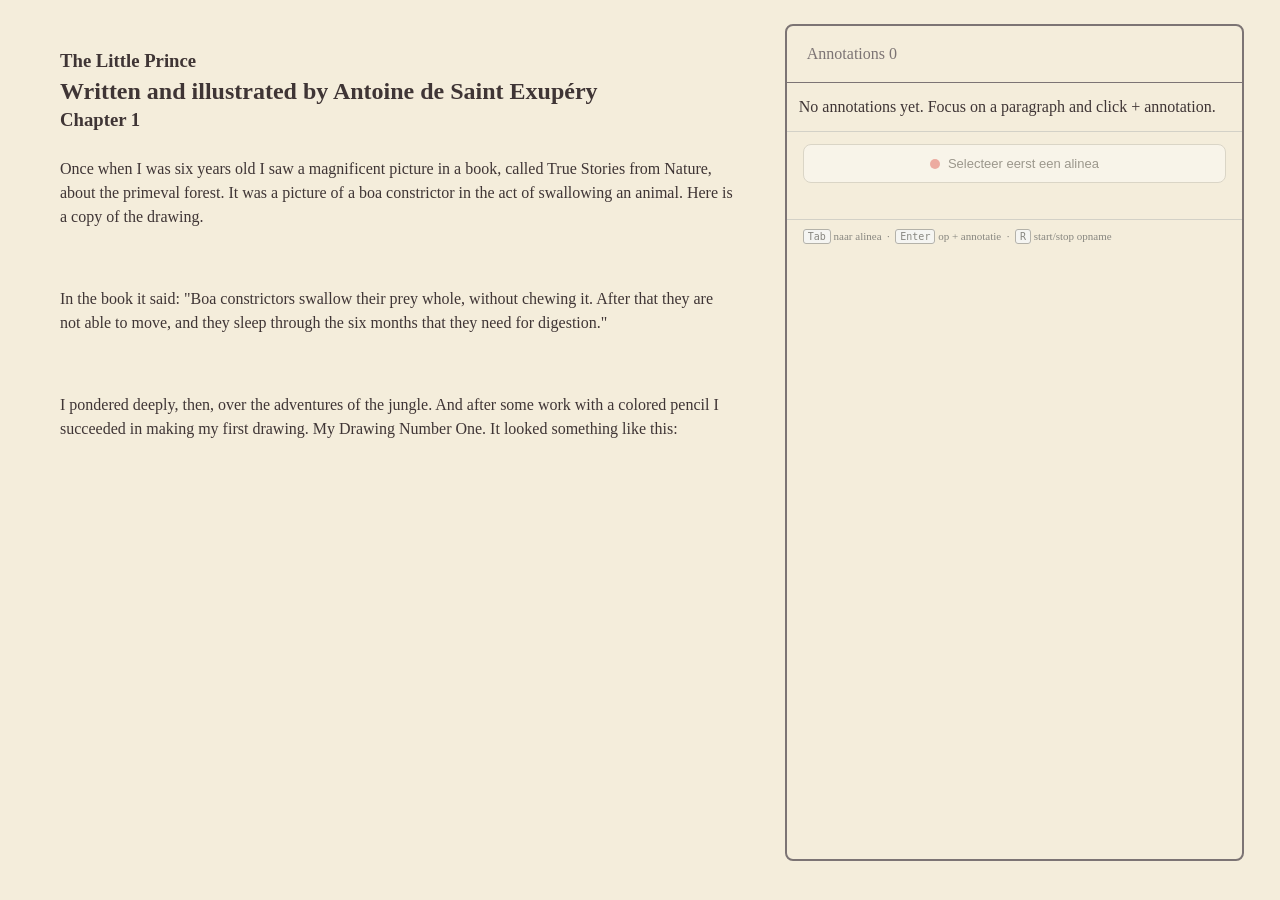
==== index.html @ e860b7a6 "dag-1" ====
<!DOCTYPE html>
<html lang="en">
<head>
    <meta charset="UTF-8">
    <meta name="viewport" content="width=device-width, initial-scale=1.0">
    <title>Document</title>
    <link href="style/style.css" rel="stylesheet">
    <link rel="icon" type="image/png" sizes="32x32" href="images/favicon-32x32.png?v=2">
</head>
<body>
    <section class="web-app">
        <article id="reader" aria-label="Booktext" tabindex="0">
            <div>
                <h1>The Little Prince</h1>
                <h2>Written and illustrated by Antoine de Saint Exupéry</h2>
                <h3>Chapter 1</h3>
            </div>
            
            <div class="para-block" data-para="1">
                <p>
                    Once when I was six years old I saw a magnificent picture in a book, called True Stories from Nature, about the primeval forest. It was a picture of a boa constrictor in the act of swallowing an animal. Here is a copy of the drawing.
                    
                    <button class="add-anno-btn" aria-label="add annotation on paragraph 1"> + Add annotation </button>
                </p>
            </div>

            <div class="para-block" data-para="2">
                <p>
                    In the book it said: "Boa constrictors swallow their prey whole, without chewing it. After that they are not able to move, and they sleep through the six months that they need for digestion."
                    
                    <button class="add-anno-btn" aria-label="add annotation on paragraph 2"> + Add annotation </button>
                </p>
            </div>

            <div class="para-block" data-para="3">
                <p>
                    I pondered deeply, then, over the adventures of the jungle. And after some work with a colored pencil I succeeded in making my first drawing. My Drawing Number One. It looked something like this:
                    
                    <button class="add-anno-btn" aria-label="add annotation on paragraph 3 "> + Add annotation </button>
                </p>
            </div>
        </article>

        <aside id="sidebar" aria-label="Annotations">
            <div id="sidebar-header">
                Annotations
                <span id="anno-count" aria-live="polite">
                    0
                </span>
            </div>

            <div id="anno-list" aria-live="polite" aria-label="List of annotations">
                <p>
                    No annotations yet. Focus on a paragraph and click + annotation.
                </p>
            </div>

            <div id="rec-panel">
                <div id="pending-info" aria-live="polite"></div>

                <button id="rec-btn" aria-label="Start audio-opname" aria-pressed="false" disabled>
                    <span class="dot" aria-hidden="true"></span>
                    <span id="rec-label">Selecteer eerst een alinea</span>
                </button>
                <div id="status" aria-live="assertive"></div>

            </div>
            
            <div id="shortcuts">
                <p><kbd>Tab</kbd> naar alinea &nbsp;·&nbsp; <kbd>Enter</kbd> op + annotatie &nbsp;·&nbsp; <kbd>R</kbd> start/stop opname</p>
            </div>
        </aside>

    </section>

    
    <script src="script/script.js"></script>
</body>
</html>
---- style/style.css ----
*, *::after, *::before {
    box-sizing:border-box;  
}

*{
	margin: 0;
    padding: 0;
	line-height: calc(1em + 0.5rem);
}

html{
	scroll-behavior: smooth;

    color-scheme: light dark;
    --colour-background: light-dark(#f4eddb, #3f3535);
    --colour-text: light-dark(#3f3535, #f4eddb);

    font-family: 'Times New Roman', Times, serif;
    color: var(--colour-text);
    background-color: var(--colour-background);

    --size-xxs: 0.5rem;
	--size-xs: 0.75rem;
	--size-sm: 0.875rem;
	--size-base: 1rem;
	--size-lg: 1.125rem;
	--size-xl: 1.25rem;
	--size-2xl: 1.5rem;
	--size-3xl: 1.875rem;
	--size-4xl: 2.25rem;
	--size-5xl: 3rem;
	--size-6xl: 3.75rem;
	--size-7xl: 4.5rem;
	--size-8xl: 6rem;
	--size-9xl: 8rem;
	--size-10xl: 10rem;
}

img,svg {
	display: block;
	max-width: 100%;
	height: auto;
}

button{
	display: inline-block;
	padding: 0;
	border: none;
	background: none;
	cursor: pointer;
	color: inherit;
}

.web-app{
    margin: var(--size-2xl) var(--size-4xl);
    display: grid;
    grid-template-rows: 1fr 1fr;
    gap: var(--size-2xl);
}

/* .para-block button[aria-expanded="true"]::before{
    content: "-";
} */

#reader{
    display: flex;
    flex-direction: column;
    gap: var(--size-2xl);
    padding: var(--size-2xl);
    border-radius: var(--size-xxs);
}

#sidebar{
    border: #7c7474 2px solid;
    border-radius: var(--size-xxs);
}


.add-anno-btn{
    display: flex;
    opacity: 0;
    pointer-events: none;
    flex-direction: row;
    align-items: center;
    justify-content: center;
    width: fit-content;
    font-size: var(--size-xxs);
    
    padding: var(--size-xxs) var(--size-xs);
    background-color: var(--colour-text);
    color: var(--colour-background);
    border-radius: var(--size-xxs);
    border: 1px solid transparent;

    transition: all 0.2s ease-in-out;

    &:hover{
        background-color: var(--colour-background);
        color: var(--colour-text);
        border: 1px solid var(--colour-text);
    }
}

.add-anno-btn:focus {
    opacity: 1;
    pointer-events: auto;
    outline: 2px solid #378add;
    outline-offset: 2px;
}
 
.para-block:hover .add-anno-btn {
    opacity: 1;
    pointer-events: auto;
}

#sidebar-header {
    padding: 1rem 1.25rem;
    border-bottom: 0.5px solid #7c7474;
    font-size: var(--size-base);
    font-weight: 500;
    color: #7c7474;
}

/* claude */
    #anno-list {
      flex: 1;
      overflow-y: auto;
      padding: 0.75rem;
      display: flex;
      flex-direction: column;
      gap: 8px;
    }
 
    .anno-card {
      background: #fff;
      border: 0.5px solid #d3d1c7;
      border-radius: 8px;
      padding: 0.75rem;
      cursor: pointer;
      transition: border-color 0.15s;
    }
 
    .anno-card:hover { border-color: #378add; }
 
    .anno-card:focus {
      outline: 2px solid #378add;
      outline-offset: 2px;
    }
 
    .anno-card .badge {
      display: inline-flex;
      align-items: center;
      justify-content: center;
      width: 18px;
      height: 18px;
      border-radius: 50%;
      background: #eaf3de;
      color: #3b6d11;
      font-size: 10px;
      font-weight: 500;
      margin-right: 5px;
    }
 
    .anno-card .snippet {
      font-size: 12px;
      color: #5f5e5a;
      font-style: italic;
      margin: 5px 0 6px;
      white-space: nowrap;
      overflow: hidden;
      text-overflow: ellipsis;
    }
 
    .anno-card audio {
      width: 100%;
      height: 28px;
      margin-top: 6px;
    }
 
    #rec-panel {
      padding: 0.75rem 1rem;
      border-top: 0.5px solid #d3d1c7;
      display: flex;
      flex-direction: column;
      gap: 8px;
    }
 
    #pending-info {
      font-size: 13px;
      color: #1a1a18;
      background: #faeeda;
      border-radius: 8px;
      padding: 6px 10px;
      display: none;
    }
 
    #rec-btn {
      display: flex;
      align-items: center;
      gap: 8px;
      font-size: 13px;
      justify-content: center;
      padding: 8px;
      border-radius: 8px;
      border: 0.5px solid #b4b2a9;
      background: #fff;
      cursor: pointer;
      color: #1a1a18;
      transition: background 0.15s;
    }
 
    #rec-btn:hover:not(:disabled) { background: #f5f5f2; }
    #rec-btn:focus { outline: 2px solid #378add; outline-offset: 2px; }
    #rec-btn:disabled { opacity: 0.4; cursor: default; }
 
    #rec-btn .dot {
      width: 10px;
      height: 10px;
      border-radius: 50%;
      background: #e24b4a;
      flex-shrink: 0;
    }
 
    #rec-btn.recording .dot {
      animation: blink 1s infinite;
    }
 
    @keyframes blink {
      0%, 100% { opacity: 1; }
      50% { opacity: 0; }
    }
 
    #status {
      font-size: 12px;
      color: #5f5e5a;
      text-align: center;
      min-height: 16px;
    }
 
    #shortcuts {
      padding: 0.5rem 1rem;
      border-top: 0.5px solid #d3d1c7;
    }
 
    #shortcuts p {
      font-size: 11px;
      color: #888780;
      line-height: 1.6;
    }
 
    kbd {
      background: #f5f5f2;
      border: 0.5px solid #b4b2a9;
      border-radius: 3px;
      padding: 1px 4px;
      font-size: 10px;
      font-family: monospace;
    }


@media (min-width: 1024px) {
	.container{
		max-width: 1024px;
	}

    .web-app{
    margin: var(--size-2xl) var(--size-4xl);
    display: grid;
    grid-template-columns: 60% 1fr;
    grid-template-rows: 1fr;
    gap: var(--size-2xl);
    height: 93dvh;
    }
}
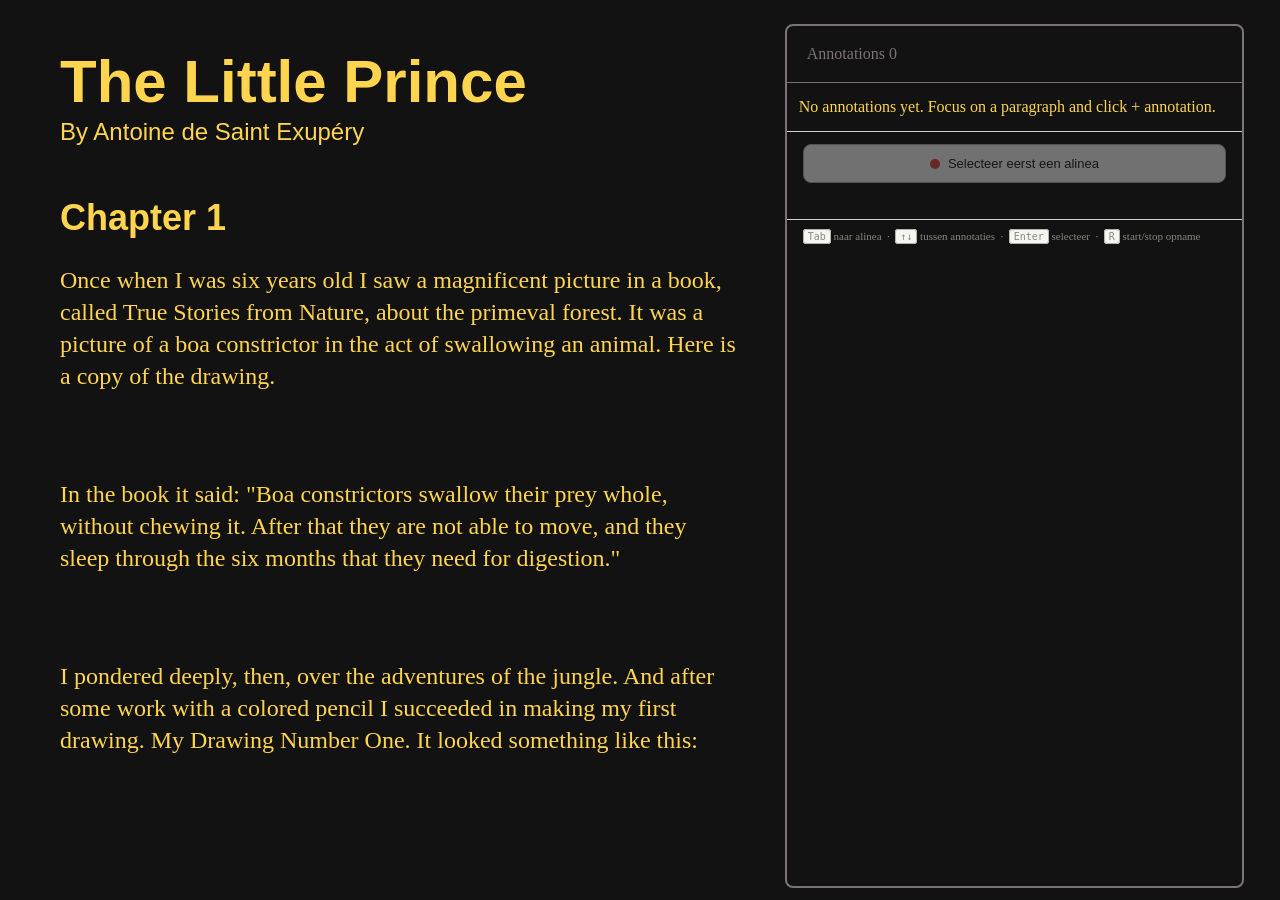
==== commit 5f9e3a43: "update" ====
--- a/index.html
+++ b/index.html
@@ -12,34 +12,37 @@
         <article id="reader" aria-label="Booktext" tabindex="0">
             <div>
                 <h1>The Little Prince</h1>
-                <h2>Written and illustrated by Antoine de Saint Exupéry</h2>
-                <h3>Chapter 1</h3>
-            </div>
-            
-            <div class="para-block" data-para="1">
-                <p>
-                    Once when I was six years old I saw a magnificent picture in a book, called True Stories from Nature, about the primeval forest. It was a picture of a boa constrictor in the act of swallowing an animal. Here is a copy of the drawing.
-                    
-                    <button class="add-anno-btn" aria-label="add annotation on paragraph 1"> + Add annotation </button>
-                </p>
+                <h2>By Antoine de Saint Exupéry</h2>
             </div>
 
-            <div class="para-block" data-para="2">
-                <p>
-                    In the book it said: "Boa constrictors swallow their prey whole, without chewing it. After that they are not able to move, and they sleep through the six months that they need for digestion."
+            <div class="text-container">
+                    <h3>Chapter 1</h3>
                     
-                    <button class="add-anno-btn" aria-label="add annotation on paragraph 2"> + Add annotation </button>
-                </p>
+                    <div class="para-block" data-para="1">
+                        <p>
+                            Once when I was six years old I saw a magnificent picture in a book, called True Stories from Nature, about the primeval forest. It was a picture of a boa constrictor in the act of swallowing an animal. Here is a copy of the drawing.
+                            
+                            <button class="add-anno-btn" aria-label="add annotation on paragraph 1"> + Add annotation </button>
+                        </p>
+                    </div>
+        
+                    <div class="para-block" data-para="2">
+                        <p>
+                            In the book it said: "Boa constrictors swallow their prey whole, without chewing it. After that they are not able to move, and they sleep through the six months that they need for digestion."
+                            
+                            <button class="add-anno-btn" aria-label="add annotation on paragraph 2"> + Add annotation </button>
+                        </p>
+                    </div>
+        
+                    <div class="para-block" data-para="3">
+                        <p>
+                            I pondered deeply, then, over the adventures of the jungle. And after some work with a colored pencil I succeeded in making my first drawing. My Drawing Number One. It looked something like this:
+                            
+                            <button class="add-anno-btn" aria-label="add annotation on paragraph 3 "> + Add annotation </button>
+                        </p>
+                    </div>
+                </article>
             </div>
-
-            <div class="para-block" data-para="3">
-                <p>
-                    I pondered deeply, then, over the adventures of the jungle. And after some work with a colored pencil I succeeded in making my first drawing. My Drawing Number One. It looked something like this:
-                    
-                    <button class="add-anno-btn" aria-label="add annotation on paragraph 3 "> + Add annotation </button>
-                </p>
-            </div>
-        </article>
 
         <aside id="sidebar" aria-label="Annotations">
             <div id="sidebar-header">
@@ -67,7 +70,7 @@
             </div>
             
             <div id="shortcuts">
-                <p><kbd>Tab</kbd> naar alinea &nbsp;·&nbsp; <kbd>Enter</kbd> op + annotatie &nbsp;·&nbsp; <kbd>R</kbd> start/stop opname</p>
+                <p><kbd>Tab</kbd> naar alinea &nbsp;·&nbsp; <kbd>↑↓</kbd> tussen annotaties &nbsp;·&nbsp; <kbd>Enter</kbd> selecteer &nbsp;·&nbsp; <kbd>R</kbd> start/stop opname</p>
             </div>
         </aside>
 
--- a/style/style.css
+++ b/style/style.css
@@ -12,28 +12,28 @@
 	scroll-behavior: smooth;
 
     color-scheme: light dark;
-    --colour-background: light-dark(#f4eddb, #3f3535);
-    --colour-text: light-dark(#3f3535, #f4eddb);
+    --colour-background: light-dark(#121212, #FFD54F);
+    --colour-text: light-dark(#FFD54F, #121212);
 
     font-family: 'Times New Roman', Times, serif;
     color: var(--colour-text);
     background-color: var(--colour-background);
 
     --size-xxs: 0.5rem;
-	--size-xs: 0.75rem;
-	--size-sm: 0.875rem;
-	--size-base: 1rem;
-	--size-lg: 1.125rem;
-	--size-xl: 1.25rem;
-	--size-2xl: 1.5rem;
-	--size-3xl: 1.875rem;
-	--size-4xl: 2.25rem;
-	--size-5xl: 3rem;
-	--size-6xl: 3.75rem;
-	--size-7xl: 4.5rem;
-	--size-8xl: 6rem;
-	--size-9xl: 8rem;
-	--size-10xl: 10rem;
+    --size-xs: 0.75rem;
+    --size-sm: 0.875rem;
+    --size-base: 1rem;
+    --size-lg: 1.125rem;
+    --size-xl: 1.25rem;
+    --size-2xl: 1.5rem;
+    --size-3xl: 1.875rem;
+    --size-4xl: 2.25rem;
+    --size-5xl: 3rem;
+    --size-6xl: 3.75rem;
+    --size-7xl: 4.5rem;
+    --size-8xl: 6rem;
+    --size-9xl: 8rem;
+    --size-10xl: 10rem;
 }
 
 img,svg {
@@ -51,11 +51,31 @@
 	color: inherit;
 }
 
+h1,h3,h4,h5,h6{
+  font-family: 'Arial', serif;
+  font-weight: 900;
+}
+
+h1{
+  font-size: var(--size-6xl);
+}
+
+h2{
+  font-family: 'Arial', serif;
+  font-weight: 500;
+}
+
+h3{
+  font-size: var(--size-4xl);
+  margin-bottom: var(--size-2xl);
+}
+
+
 .web-app{
-    margin: var(--size-2xl) var(--size-4xl);
-    display: grid;
-    grid-template-rows: 1fr 1fr;
-    gap: var(--size-2xl);
+  margin: var(--size-2xl) var(--size-4xl);
+  display: grid;
+  grid-template-rows: 1fr 1fr;
+  gap: var(--size-2xl);
 }
 
 /* .para-block button[aria-expanded="true"]::before{
@@ -63,18 +83,33 @@
 } */
 
 #reader{
-    display: flex;
-    flex-direction: column;
-    gap: var(--size-2xl);
-    padding: var(--size-2xl);
-    border-radius: var(--size-xxs);
+  display: flex;
+  flex-direction: column;
+  gap: var(--size-5xl);
+  padding: var(--size-2xl);
+  border-radius: var(--size-xxs);
+
+  & P{
+    font-size: var(--size-2xl);
+  }
+
+  height: 96vh;
+  overflow: scroll;
+
+}
+
+::-webkit-scrollbar {
+    display: none;
+}
+
+.para-block{
+  margin-bottom: var(--size-2xl);
 }
 
 #sidebar{
-    border: #7c7474 2px solid;
-    border-radius: var(--size-xxs);
-}
-
+  border: #7c7474 2px solid;
+  border-radius: var(--size-xxs);
+}
 
 .add-anno-btn{
     display: flex;
@@ -84,7 +119,9 @@
     align-items: center;
     justify-content: center;
     width: fit-content;
-    font-size: var(--size-xxs);
+    margin-top: var(--size-base);
+    margin-bottom: var(--size-base);
+    font-size: var(--size-xl);
     
     padding: var(--size-xxs) var(--size-xs);
     background-color: var(--colour-text);
@@ -145,8 +182,10 @@
     .anno-card:focus {
       outline: 2px solid #378add;
       outline-offset: 2px;
-    }
- 
+      border-color: #378add;
+    }
+ 
+    
     .anno-card .badge {
       display: inline-flex;
       align-items: center;
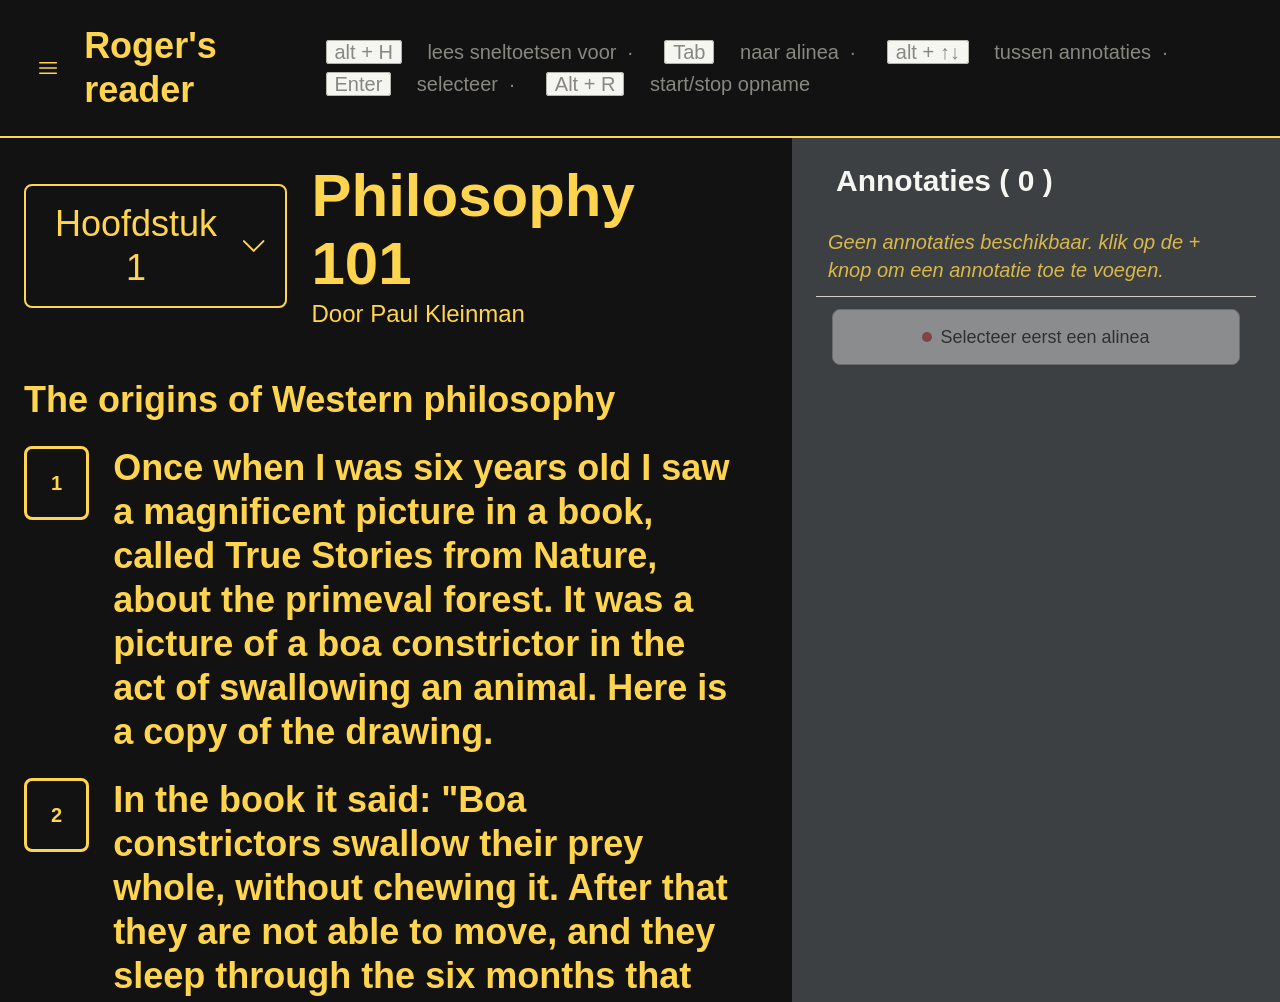
==== commit 71065466: "final update" ====
--- a/index.html
+++ b/index.html
@@ -1,44 +1,102 @@
 <!DOCTYPE html>
-<html lang="en">
+<html lang="nl">
 <head>
     <meta charset="UTF-8">
     <meta name="viewport" content="width=device-width, initial-scale=1.0">
-    <title>Document</title>
+    <title>Roger's reader</title>
     <link href="style/style.css" rel="stylesheet">
     <link rel="icon" type="image/png" sizes="32x32" href="images/favicon-32x32.png?v=2">
+
+    <link href="https://api.fontshare.com/v2/css?f[]=nunito@400&f[]=bebas-neue@400&display=swap" rel="stylesheet">
 </head>
 <body>
+    <header>
+        <div class="header-content">
+            <div>
+                <button class="menu" tabindex="0" aria-label="menu">
+                    <svg xmlns="http://www.w3.org/2000/svg" fill="none" viewBox="0 0 24 24" stroke-width="1.5" stroke="currentColor">
+                        <path stroke-linecap="round" stroke-linejoin="round" d="M3.75 6.75h16.5M3.75 12h16.5m-16.5 5.25h16.5" />
+                    </svg>
+                </button>
+                
+                <h1>Roger's reader</h1>
+            </div>
+            <nav>
+                <ul>
+                    <!-- <li><a href="#">Sneltoetsen</a></li> -->
+                    <li><a href="index.html" aria-label="Ga naar Boek 1 door enter te drukken">Boek 1</a></li>
+                    <li><a href="book2.html" aria-label="Ga naar Boek 2 door enter te drukken">Boek 2</a></li>
+                </ul>
+            </nav>
+
+            <section id="shortcuts" aria-label="Beschikbare sneltoetsen" tabindex="0">
+                <p aria-hidden="true">
+                <kbd>alt + H</kbd> lees sneltoetsen voor &nbsp;·&nbsp;
+                <kbd>Tab</kbd> naar alinea &nbsp;·&nbsp;
+                <kbd>alt + ↑↓</kbd> tussen annotaties &nbsp;·&nbsp;
+                <kbd>Enter</kbd> selecteer &nbsp;·&nbsp;
+                <kbd>Alt + R</kbd> start/stop opname
+                
+            </p>
+            <p class="sr-only">
+                Beschikbare sneltoetsen: Alt + H om sneltoetsen te lezen, 
+                Tab om naar een alinea te gaan, nogmaals Tab om de annotatie-knop te bereiken, 
+                Enter om een annotatie te maken, Alt + R om een opname te starten of stoppen.
+            </p>
+            </section>
+        </div>
+
+
+    </header>
+
     <section class="web-app">
-        <article id="reader" aria-label="Booktext" tabindex="0">
-            <div>
-                <h1>The Little Prince</h1>
-                <h2>By Antoine de Saint Exupéry</h2>
+        <article id="reader" aria-label="Booktext">
+            <div class="title-container">
+                <div class="dropdown">
+                    <button class="dropbtn" class="dropbtn" aria-label="Je bent nu bij hoofdstuk 1, navigeer hier met tab" tabindex="0">
+                        Hoofdstuk 1
+                        <svg xmlns="http://www.w3.org/2000/svg" viewBox="0 0 24 24" fill="currentColor" class="size-6">
+                            <path fill-rule="evenodd" d="M12.53 16.28a.75.75 0 0 1-1.06 0l-7.5-7.5a.75.75 0 0 1 1.06-1.06L12 14.69l6.97-6.97a.75.75 0 1 1 1.06 1.06l-7.5 7.5Z" clip-rule="evenodd" />
+                        </svg>
+                    </button>
+
+                    <div class="dropdown-content">
+                        <a href="index.html#start" aria-label="Ga naar Hoofdstuk 1 door enter te drukken">Hoofdstuk 1</a>
+                        <a href="chapter2.html#start" aria-label="Ga naar Hoofdstuk 2 door enter te drukken">Hoofdstuk 2</a>
+                        <a href="chapter3.html#start" aria-label="Ga naar Hoofdstuk 3 door enter te drukken">Hoofdstuk 3</a>
+                    </div>
+                </div>
+
+                <div>
+                    <h1 aria-label="Titel: Philosophy 101" tabindex="0">Philosophy 101</h1>
+                    <h2 aria-label="Auteur: Door Paul Kleinman" tabindex="0">Door Paul Kleinman</h2>
+                </div>
             </div>
 
-            <div class="text-container">
-                    <h3>Chapter 1</h3>
+            <div class="text-container" id="start">
+                    <h3 tabindex="0">The origins of Western philosophy</h3>
                     
-                    <div class="para-block" data-para="1">
-                        <p>
+                    <div class="para-block" data-para="1" tabindex="0">
+                        <p lang="en">
                             Once when I was six years old I saw a magnificent picture in a book, called True Stories from Nature, about the primeval forest. It was a picture of a boa constrictor in the act of swallowing an animal. Here is a copy of the drawing.
                             
-                            <button class="add-anno-btn" aria-label="add annotation on paragraph 1"> + Add annotation </button>
+                            <button class="add-anno-btn" aria-label="Wil je een annotatie toevoegen aan alinea 1? Druk dan op enter. Zo niet, druk op tab om verder te gaan"> 1 </button>
                         </p>
                     </div>
         
-                    <div class="para-block" data-para="2">
+                    <div class="para-block" data-para="2" tabindex="0">
                         <p>
                             In the book it said: "Boa constrictors swallow their prey whole, without chewing it. After that they are not able to move, and they sleep through the six months that they need for digestion."
                             
-                            <button class="add-anno-btn" aria-label="add annotation on paragraph 2"> + Add annotation </button>
+                            <button class="add-anno-btn" aria-label="Wil je een annotatie toevoegen aan alinea 2? Druk dan op enter. Zo niet, druk op tab om verder te gaan"> 2 </button>
                         </p>
                     </div>
         
-                    <div class="para-block" data-para="3">
+                    <div class="para-block" data-para="3" tabindex="0">
                         <p>
                             I pondered deeply, then, over the adventures of the jungle. And after some work with a colored pencil I succeeded in making my first drawing. My Drawing Number One. It looked something like this:
                             
-                            <button class="add-anno-btn" aria-label="add annotation on paragraph 3 "> + Add annotation </button>
+                            <button class="add-anno-btn" aria-label="Wil je een annotatie toevoegen aan alinea 3? Druk dan op enter. Zo niet, druk op tab om verder te gaan"> 3 </button>
                         </p>
                     </div>
                 </article>
@@ -46,13 +104,14 @@
 
         <aside id="sidebar" aria-label="Annotations">
             <div id="sidebar-header">
-                Annotations
+                Annotaties (
                 <span id="anno-count" aria-live="polite">
                     0
                 </span>
+                )
             </div>
 
-            <div id="anno-list" aria-live="polite" aria-label="List of annotations">
+            <div id="anno-list" aria-live="polite" >
                 <p>
                     No annotations yet. Focus on a paragraph and click + annotation.
                 </p>
@@ -61,21 +120,16 @@
             <div id="rec-panel">
                 <div id="pending-info" aria-live="polite"></div>
 
-                <button id="rec-btn" aria-label="Start audio-opname" aria-pressed="false" disabled>
+                <button id="rec-btn" aria-label="Selecteer eerst een alinea" aria-pressed="false" disabled>
                     <span class="dot" aria-hidden="true"></span>
                     <span id="rec-label">Selecteer eerst een alinea</span>
                 </button>
                 <div id="status" aria-live="assertive"></div>
 
             </div>
-            
-            <div id="shortcuts">
-                <p><kbd>Tab</kbd> naar alinea &nbsp;·&nbsp; <kbd>↑↓</kbd> tussen annotaties &nbsp;·&nbsp; <kbd>Enter</kbd> selecteer &nbsp;·&nbsp; <kbd>R</kbd> start/stop opname</p>
-            </div>
         </aside>
 
     </section>
-
     
     <script src="script/script.js"></script>
 </body>
--- a/style/style.css
+++ b/style/style.css
@@ -1,313 +1,614 @@
-*, *::after, *::before {
-    box-sizing:border-box;  
-}
-
-*{
-	margin: 0;
-    padding: 0;
-	line-height: calc(1em + 0.5rem);
-}
-
-html{
-	scroll-behavior: smooth;
-
-    color-scheme: light dark;
-    --colour-background: light-dark(#121212, #FFD54F);
-    --colour-text: light-dark(#FFD54F, #121212);
-
-    font-family: 'Times New Roman', Times, serif;
-    color: var(--colour-text);
-    background-color: var(--colour-background);
-
-    --size-xxs: 0.5rem;
-    --size-xs: 0.75rem;
-    --size-sm: 0.875rem;
-    --size-base: 1rem;
-    --size-lg: 1.125rem;
-    --size-xl: 1.25rem;
-    --size-2xl: 1.5rem;
-    --size-3xl: 1.875rem;
-    --size-4xl: 2.25rem;
-    --size-5xl: 3rem;
-    --size-6xl: 3.75rem;
-    --size-7xl: 4.5rem;
-    --size-8xl: 6rem;
-    --size-9xl: 8rem;
-    --size-10xl: 10rem;
-}
-
-img,svg {
-	display: block;
-	max-width: 100%;
-	height: auto;
-}
-
-button{
-	display: inline-block;
-	padding: 0;
-	border: none;
-	background: none;
-	cursor: pointer;
-	color: inherit;
-}
-
-h1,h3,h4,h5,h6{
-  font-family: 'Arial', serif;
+*,
+*::after,
+*::before {
+  box-sizing: border-box;
+}
+
+* {
+  margin: 0;
+  padding: 0;
+  line-height: calc(1em + 0.5rem);
+
+  &:focus {
+    outline: 2px solid #378add;
+    outline-offset: 2px;
+  }
+}
+
+html {
+  scroll-behavior: smooth;
+
+  color-scheme: light dark;
+  --colour-background: light-dark(#121212, #ffd54f);
+  --colour-text: light-dark(#ffd54f, #121212);
+  --colour-white: #f5f5f2;
+
+  font-family: "Nunito", sans-serif;
+  font-family: "Bebas Neue", sans-serif;
+  color: var(--colour-text);
+  background-color: var(--colour-background);
+
+  --size-xxs: 0.5rem;
+  --size-xs: 0.75rem;
+  --size-sm: 0.875rem;
+  --size-base: 1rem;
+  --size-lg: 1.125rem;
+  --size-xl: 1.25rem;
+  --size-2xl: 1.5rem;
+  --size-3xl: 1.875rem;
+  --size-4xl: 2.25rem;
+  --size-5xl: 3rem;
+  --size-6xl: 3.75rem;
+  --size-7xl: 4.5rem;
+  --size-8xl: 6rem;
+  --size-9xl: 8rem;
+  --size-10xl: 10rem;
+}
+
+img,
+svg {
+  display: block;
+  max-width: 100%;
+  height: auto;
+}
+
+button {
+  display: inline-block;
+  padding: 0;
+  border: none;
+  background: none;
+  cursor: pointer;
+  color: inherit;
+  font-family: inherit;
+  font-size: inherit;
+}
+
+h1,
+h3,
+h4,
+h5,
+h6 {
+  font-family: "Arial", serif;
   font-weight: 900;
 }
 
-h1{
+h1 {
   font-size: var(--size-6xl);
 }
 
-h2{
-  font-family: 'Arial', serif;
+h2 {
+  font-family: "Arial", serif;
   font-weight: 500;
 }
 
-h3{
+h3 {
   font-size: var(--size-4xl);
   margin-bottom: var(--size-2xl);
 }
 
-
-.web-app{
-  margin: var(--size-2xl) var(--size-4xl);
+.menu {
+  color: var(--colour-text);
+  width: var(--size-4xl);
+  height: var(--size-4xl);
+  display: block;
+  z-index: 200;
+  position: relative;
+}
+
+.header-content {
+  display: flex;
+  justify-content: space-between;
+  align-items: center;
+  background-color: var(--colour-background);
+  border-bottom: var(--colour-text) 2px solid;
+}
+
+.header-content div {
+  display: flex;
+  align-items: center;
+  gap: var(--size-2xl);
+  background-color: var(--colour-background);
+
+  & h1 {
+    font-size: var(--size-4xl);
+    font-family: "Bebas Neue", sans-serif;
+  }
+
+  padding: var(--size-2xl) var(--size-4xl);
+
+  &:nth-of-type(1) {
+    width: fit-content;
+  }
+}
+
+header nav {
+  padding: var(--size-2xl) var(--size-4xl);
+  position: absolute;
+  z-index: 100;
+  top: 90px;
+
+  & ul {
+    display: flex;
+    flex-direction: column;
+    gap: var(--size-2xl);
+
+    & li {
+      list-style: none;
+      background-color: var(--colour-background);
+      padding: var(--size-2xl);
+      border-radius: var(--size-xxs);
+      width: fit-content;
+      border: var(--colour-text) 2px solid;
+
+      & a {
+        text-decoration: none;
+        color: var(--colour-text);
+        font-size: var(--size-4xl);
+      }
+    }
+
+    & li:hover,
+    & li:focus-within {
+      background-color: var(--colour-text);
+      color: var(--colour-background);
+      border: var(--colour-background) 2px solid;
+
+      & a {
+        color: var(--colour-background);
+      }
+    }
+  }
+}
+
+nav ul li {
+  transition:
+    transform 0.3s ease-in-out,
+    opacity 0.3s ease-in-out;
+  transform: translateX(-20px);
+  opacity: 0;
+
+  & a:focus {
+    outline: 2px solid transparent;
+  }
+}
+
+.header-content:focus-within nav ul li {
+  transform: translateX(0);
+  opacity: 1;
+}
+
+nav ul li:nth-of-type(1) {
+  transition-delay: 0.1s;
+}
+nav ul li:nth-of-type(2) {
+  transition-delay: 0.2s;
+}
+nav ul li:nth-of-type(3) {
+  transition-delay: 0.3s;
+}
+
+header button:focus {
+  outline: 2px solid #378add;
+}
+
+#shortcuts {
+  padding: 0.5rem 1rem;
+}
+
+#shortcuts p {
+  font-size: var(--size-xl);
+  color: #888780;
+  line-height: 1.6;
+}
+
+kbd {
+  background: #f5f5f2;
+  border: 0.5px solid #b4b2a9;
+  border-radius: 3px;
+  padding: 0 var(--size-xxs);
+  font-size: var(--size-xl);
+  font-family: "Bebas Neue", sans-serif;
+
+  margin: 0 var(--size-xl);
+}
+
+.web-app {
   display: grid;
   grid-template-rows: 1fr 1fr;
   gap: var(--size-2xl);
 }
 
-/* .para-block button[aria-expanded="true"]::before{
-    content: "-";
-} */
-
-#reader{
+#reader {
   display: flex;
   flex-direction: column;
   gap: var(--size-5xl);
   padding: var(--size-2xl);
   border-radius: var(--size-xxs);
 
-  & P{
-    font-size: var(--size-2xl);
+  & P {
+    font-size: var(--size-4xl);
+    font-family: "Nunito", sans-serif;
+    font-weight: 800;
+
+    display: flex;
+    flex-direction: row-reverse;
+    gap: var(--size-2xl);
   }
 
   height: 96vh;
   overflow: scroll;
-
 }
 
 ::-webkit-scrollbar {
-    display: none;
-}
-
-.para-block{
+  display: none;
+}
+
+.para-block {
   margin-bottom: var(--size-2xl);
 }
 
-#sidebar{
-  border: #7c7474 2px solid;
+#sidebar {
+  background-color: #3d4042;
+  padding: var(--size-2xl);
+  overflow: scroll;
+  min-width: 0;
+}
+
+.add-anno-btn,
+.anchor-badge {
+  display: flex;
+  pointer-events: none;
+  flex-direction: row;
+  align-items: center;
+  justify-content: center;
+  width: fit-content;
+  height: fit-content;
+  padding: var(--size-xl) var(--size-2xl);
+  font-size: var(--size-xl);
+  font-weight: 800;
+
+  background-color: var(--colour-background);
+  color: var(--colour-text);
   border-radius: var(--size-xxs);
-}
-
-.add-anno-btn{
+  border: 3px solid var(--colour-text);
+
+  transition: all 0.2s ease-in-out;
+}
+
+.anchor-badge {
+  background-color: #12ca1e;
+  color: var(--colour-background);
+  border: 3px solid #12ca1e;
+}
+
+.add-anno-btn:focus {
+  pointer-events: auto;
+  background-color: var(--colour-text);
+  color: var(--colour-background);
+}
+
+.para-block:hover .add-anno-btn {
+  opacity: 1;
+  pointer-events: auto;
+}
+
+/* .para-block:has(:focus-within) {
+  pointer-events: auto;
+  background-color: var(--colour-text);
+  color: var(--colour-background);
+  padding: var(--size-xl) var(--size-2xl);
+} */
+
+.para-block:focus{
+  pointer-events: auto;
+  background-color: var(--colour-text);
+  color: var(--colour-background);
+  padding: var(--size-xl) var(--size-2xl);
+}
+
+#sidebar-header {
+  padding: 0 1.25rem 1rem 1.25rem;
+  font-size: var(--size-3xl);
+  font-weight: 900;
+  color: var(--colour-white);
+  font-family: "Arial", serif;
+}
+
+#anno-list {
+  flex: 1;
+  overflow-y: auto;
+  padding: 0.75rem;
+  display: flex;
+  flex-direction: column;
+  gap: 8px;
+}
+
+.anno-empty {
+  font-size: var(--size-xl);
+  color: rgb(255 213 79 / 0.8);
+  font-style: italic;
+}
+
+.anno-card {
+  background: var(--colour-background);
+  border: 0.5px solid #d3d1c7;
+  padding: 0.75rem;
+  cursor: pointer;
+  transition: border-color 0.15s;
+  font-size: var(--size-2xl);
+  font-family: "Bebas Neue", sans-serif;
+
+  & div:nth-of-type(1) {
     display: flex;
-    opacity: 0;
-    pointer-events: none;
-    flex-direction: row;
     align-items: center;
-    justify-content: center;
-    width: fit-content;
-    margin-top: var(--size-base);
-    margin-bottom: var(--size-base);
-    font-size: var(--size-xl);
-    
-    padding: var(--size-xxs) var(--size-xs);
+    margin-bottom: 4px;
+    gap: var(--size-xxs);
+  }
+  
+  &:focus{
     background-color: var(--colour-text);
     color: var(--colour-background);
-    border-radius: var(--size-xxs);
-    border: 1px solid transparent;
-
-    transition: all 0.2s ease-in-out;
-
-    &:hover{
-        background-color: var(--colour-background);
-        color: var(--colour-text);
-        border: 1px solid var(--colour-text);
+
+    & .badge {
+      background-color: var(--colour-background);
+      color: var(--colour-text);
     }
-}
-
-.add-anno-btn:focus {
+
+    & .snippet{
+      color: var(--colour-background);
+    }
+    
+    & .note-input {
+      background-color: var(--colour-background);
+      color: var(--colour-text);
+    }
+  }
+}
+
+.anno-card:hover {
+  border-color: #378add;
+}
+
+.anno-card:focus {
+  outline: 2px solid #378add;
+  outline-offset: 2px;
+  border-color: #378add;
+}
+
+.anno-card .badge {
+  display: inline-flex;
+  align-items: center;
+  justify-content: center;
+  width: var(--size-2xl);
+  height: var(--size-2xl);
+  border-radius: 50%;
+  background: var(--colour-text);
+  color: var(--colour-background);
+  font-size: var(--size-lg);
+  font-weight: bold;
+  margin-right: var(--size-xxs);
+}
+
+.anno-card .snippet {
+  font-size: var(--size-xl);
+  color: rgb(255 213 79 / 0.8);
+  font-family: "Nunito", sans-serif;
+  font-style: italic;
+  margin: var(--size-xxs) 0 var(--size-xs);
+  white-space: nowrap;
+  overflow: hidden;
+  text-overflow: ellipsis;
+}
+
+.anno-card .note {
+  font-size: var(--size-xl);
+  font-family: "Nunito", sans-serif;
+  margin-top: var(--size-xs);
+  padding: var(--size-xs) var(--size-sm);
+  background: rgb(255 213 79 / 0.1);
+  border-left: 2px solid var(--colour-text);
+  border-radius: 0 4px 4px 0;
+  color: var(--colour-text);
+  white-space: pre-wrap;
+}
+
+.note-input {
+  width: 100%;
+  max-width: 100%;
+  box-sizing: border-box;
+  margin-top: var(--size-xs);
+  padding: var(--size-xs) var(--size-sm);
+  font-size: var(--size-xl);
+  font-family: "Bebas Neue", sans-serif;
+  background: rgb(255 213 79 / 0.1);
+  color: var(--colour-text);
+  border: 0.5px solid #7c7474;
+  border-radius: 4px;
+  resize: vertical;
+  min-height: 52px;
+}
+
+.note-input::placeholder {
+  color: rgb(255 213 79 / 0.4);
+}
+
+.note-input:focus {
+  outline: 2px solid #378add;
+  outline-offset: 2px;
+}
+
+.anno-card audio {
+  width: 100%;
+  height: 28px;
+  margin-top: 6px;
+}
+
+#rec-panel {
+  padding: 0.75rem 1rem;
+  border-top: 0.5px solid #d3d1c7;
+  display: flex;
+  flex-direction: column;
+  gap: 8px;
+}
+
+#pending-info {
+  font-size: var(--size-xl);
+  color: var(--colour-text);
+  background-color: rgb(18 18 18 / 0.8);
+  border: 2px solid var(--colour-background);
+  border-radius: 8px;
+  padding: var(--size-xs) var(--size-sm);
+  display: none;
+  font-weight: 700;
+  font-family: "Bebas Neue", sans-serif;
+}
+
+#rec-btn {
+  display: flex;
+  align-items: center;
+  gap: 8px;
+  font-size: var(--size-lg);
+  font-family: "Bebas Neue", sans-serif;
+  justify-content: center;
+  padding: var(--size-sm) var(--size-base);
+  border-radius: 8px;
+  border: 0.5px solid #b4b2a9;
+  background: #fff;
+  cursor: pointer;
+  color: #1a1a18;
+  transition: background 0.15s;
+}
+
+#rec-btn:hover:not(:disabled) {
+  background: #f5f5f2;
+}
+
+#rec-btn:focus {
+  outline: 2px solid #378add;
+  outline-offset: 2px;
+  background-color: var(--colour-text);
+}
+
+#rec-btn:disabled {
+  opacity: 0.4;
+  cursor: default;
+}
+
+#rec-btn .dot {
+  width: 10px;
+  height: 10px;
+  border-radius: 50%;
+  background: #e24b4a;
+  flex-shrink: 0;
+}
+
+#rec-btn.recording .dot {
+  animation: blink 1s infinite;
+}
+
+@keyframes blink {
+  0%,
+  100% {
     opacity: 1;
-    pointer-events: auto;
-    outline: 2px solid #378add;
-    outline-offset: 2px;
-}
- 
-.para-block:hover .add-anno-btn {
-    opacity: 1;
-    pointer-events: auto;
-}
-
-#sidebar-header {
-    padding: 1rem 1.25rem;
-    border-bottom: 0.5px solid #7c7474;
-    font-size: var(--size-base);
-    font-weight: 500;
-    color: #7c7474;
-}
-
-/* claude */
-    #anno-list {
-      flex: 1;
-      overflow-y: auto;
-      padding: 0.75rem;
-      display: flex;
-      flex-direction: column;
-      gap: 8px;
-    }
- 
-    .anno-card {
-      background: #fff;
-      border: 0.5px solid #d3d1c7;
-      border-radius: 8px;
-      padding: 0.75rem;
-      cursor: pointer;
-      transition: border-color 0.15s;
-    }
- 
-    .anno-card:hover { border-color: #378add; }
- 
-    .anno-card:focus {
-      outline: 2px solid #378add;
-      outline-offset: 2px;
-      border-color: #378add;
-    }
- 
-    
-    .anno-card .badge {
-      display: inline-flex;
-      align-items: center;
-      justify-content: center;
-      width: 18px;
-      height: 18px;
-      border-radius: 50%;
-      background: #eaf3de;
-      color: #3b6d11;
-      font-size: 10px;
-      font-weight: 500;
-      margin-right: 5px;
-    }
- 
-    .anno-card .snippet {
-      font-size: 12px;
-      color: #5f5e5a;
-      font-style: italic;
-      margin: 5px 0 6px;
-      white-space: nowrap;
-      overflow: hidden;
-      text-overflow: ellipsis;
-    }
- 
-    .anno-card audio {
-      width: 100%;
-      height: 28px;
-      margin-top: 6px;
-    }
- 
-    #rec-panel {
-      padding: 0.75rem 1rem;
-      border-top: 0.5px solid #d3d1c7;
-      display: flex;
-      flex-direction: column;
-      gap: 8px;
-    }
- 
-    #pending-info {
-      font-size: 13px;
-      color: #1a1a18;
-      background: #faeeda;
-      border-radius: 8px;
-      padding: 6px 10px;
-      display: none;
-    }
- 
-    #rec-btn {
-      display: flex;
-      align-items: center;
-      gap: 8px;
-      font-size: 13px;
-      justify-content: center;
-      padding: 8px;
-      border-radius: 8px;
-      border: 0.5px solid #b4b2a9;
-      background: #fff;
-      cursor: pointer;
-      color: #1a1a18;
-      transition: background 0.15s;
-    }
- 
-    #rec-btn:hover:not(:disabled) { background: #f5f5f2; }
-    #rec-btn:focus { outline: 2px solid #378add; outline-offset: 2px; }
-    #rec-btn:disabled { opacity: 0.4; cursor: default; }
- 
-    #rec-btn .dot {
-      width: 10px;
-      height: 10px;
-      border-radius: 50%;
-      background: #e24b4a;
-      flex-shrink: 0;
-    }
- 
-    #rec-btn.recording .dot {
-      animation: blink 1s infinite;
-    }
- 
-    @keyframes blink {
-      0%, 100% { opacity: 1; }
-      50% { opacity: 0; }
-    }
- 
-    #status {
-      font-size: 12px;
-      color: #5f5e5a;
-      text-align: center;
-      min-height: 16px;
-    }
- 
-    #shortcuts {
-      padding: 0.5rem 1rem;
-      border-top: 0.5px solid #d3d1c7;
-    }
- 
-    #shortcuts p {
-      font-size: 11px;
-      color: #888780;
-      line-height: 1.6;
-    }
- 
-    kbd {
-      background: #f5f5f2;
-      border: 0.5px solid #b4b2a9;
-      border-radius: 3px;
-      padding: 1px 4px;
-      font-size: 10px;
-      font-family: monospace;
-    }
-
+  }
+  50% {
+    opacity: 0;
+  }
+}
+
+#status {
+  font-size: var(--size-sm);
+  color: #5f5e5a;
+  text-align: center;
+  min-height: 16px;
+}
+
+.title-container {
+  display: flex;
+  gap: var(--size-2xl);
+  align-items: center;
+}
+
+.dropdown {
+  position: relative;
+}
+
+.dropbtn {
+  background-color: var(--colour-background);
+  color: var(--colour-text);
+  padding: 16px;
+  font-size: var(--size-4xl);
+  border: 2px solid var(--colour-text);
+  border-radius: 8px;
+  cursor: pointer;
+
+  display: flex;
+  align-items: center;
+  gap: 8px;
+
+  & svg {
+    width: 2rem;
+    height: 2rem;
+    fill: var(--colour-text);
+  }
+}
+
+.dropdown-content {
+  display: none;
+  position: absolute;
+  background-color: var(--colour-text);
+  width: 100%;
+}
+
+.dropdown-content a {
+  color: var(--colour-background);
+  padding: var(--size-2xl);
+  text-decoration: none;
+  display: block;
+  font-size: var(--size-2xl);
+}
+
+.dropdown-content a:hover,
+.dropdown-content a:focus {
+  background-color: #f1f1f1;
+}
+
+.dropdown:hover .dropdown-content,
+.dropdown:focus-within .dropdown-content {
+  display: block;
+}
+
+.dropdown:hover .dropbtn,
+.dropdown:focus-within .dropbtn {
+  background-color: var(--colour-text);
+  color: var(--colour-background);
+  & svg {
+    fill: var(--colour-background);
+  }
+}
 
 @media (min-width: 1024px) {
-	.container{
-		max-width: 1024px;
-	}
-
-    .web-app{
-    margin: var(--size-2xl) var(--size-4xl);
+  .container {
+    max-width: 1024px;
+  }
+
+  .web-app {
     display: grid;
     grid-template-columns: 60% 1fr;
     grid-template-rows: 1fr;
     gap: var(--size-2xl);
     height: 93dvh;
-    }
+  }
+}
+
+.sr-only {
+  position: absolute;
+  width: 1px;
+  height: 1px;
+  padding: 0;
+  margin: -1px;
+  overflow: hidden;
+  clip: rect(0, 0, 0, 0);
+  white-space: nowrap;
+  border: 0;
 }
